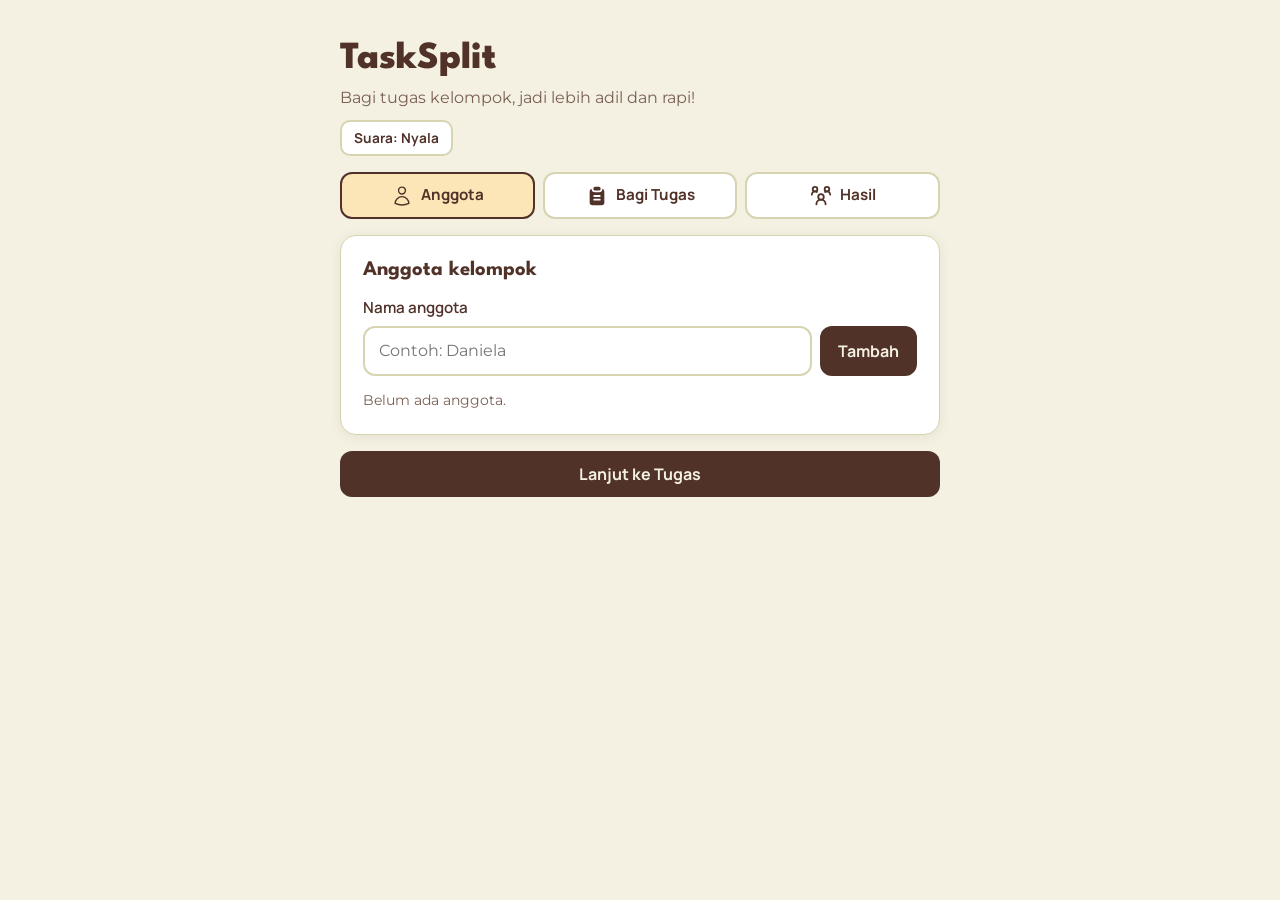
==== proyek/index.html @ feccbd2f "feat(proyek): salin TaskSplit Tugas 4 dan pasang Bootstrap 5.3.3 dari CDN" ====
<!DOCTYPE html>
<html lang="id">
<head>
  <meta charset="UTF-8">
  <meta name="viewport" content="width=device-width, initial-scale=1.0">
  <title>TaskSplit</title>
  <link rel="stylesheet" href="https://cdn.jsdelivr.net/npm/bootstrap@5.3.3/dist/css/bootstrap.min.css">
  <link href="https://fonts.googleapis.com/css2?family=League+Spartan:wght@700;800&family=Manrope:wght@600;700;800&family=Montserrat:wght@400&display=swap" rel="stylesheet">
  <link rel="stylesheet" href="style.css">
</head>
<body>

  <header>
    <h1>TaskSplit</h1>
    <p>Bagi tugas kelompok, jadi lebih adil dan rapi!</p>
    <button type="button" class="tombol-suara" id="tombol-suara" aria-pressed="true">Suara: Nyala</button>
<audio id="bunyi-ting" src="aset/ding_sukses.mp3" preload="auto"></audio>
  </header>

  <!-- [BARU] Menu utama: tombol yang aktif ditandai aria-current="page" -->
  <nav class="menu">

  <button type="button" class="tab" data-pindah="anggota" aria-current="page">
    <svg class="ikon-tab" role="img" aria-label="Ikon anggota" xmlns="http://www.w3.org/2000/svg" viewBox="0 0 24 24">
      <path fill="none" stroke="currentColor" stroke-linecap="round" stroke-linejoin="round" stroke-width="1.5" d="M15.75 6a3.75 3.75 0 1 1-7.5 0a3.75 3.75 0 0 1 7.5 0M4.501 20.118a7.5 7.5 0 0 1 14.998 0A17.9 17.9 0 0 1 12 21.75c-2.676 0-5.216-.584-7.499-1.632"/>
    </svg>
    Anggota
  </button>

  <button type="button" class="tab" data-pindah="tugas">
    <svg class="ikon-tab" role="img" aria-label="Ikon tugas" xmlns="http://www.w3.org/2000/svg" viewBox="0 0 24 24">
      <path fill="currentColor" d="M17.997 4.17A3 3 0 0 1 20 7v12a3 3 0 0 1-3 3H7a3 3 0 0 1-3-3V7a3 3 0 0 1 2.003-2.83A4 4 0 0 0 10 8h4a4 4 0 0 0 3.98-3.597zM15 15H9a1 1 0 0 0 0 2h6a1 1 0 0 0 0-2m0-4H9a1 1 0 0 0 0 2h6a1 1 0 0 0 0-2m-1-9a2 2 0 1 1 0 4h-4a2 2 0 1 1 0-4z"/>
    </svg>
    Bagi Tugas
  </button>

  <button type="button" class="tab" data-pindah="hasil">
    <svg class="ikon-tab" role="img" aria-label="Ikon hasil pembagian" xmlns="http://www.w3.org/2000/svg" viewBox="0 0 24 24">
      <g fill="none" stroke="currentColor" stroke-linecap="round" stroke-linejoin="round" stroke-width="2">
        <path d="M17 21a5 5 0 0 0-10 0m15-10.5a3.5 3.5 0 0 0-5.507-2.868m-8.986 0A3.5 3.5 0 0 0 2 10.5"/>
        <circle cx="12" cy="13" r="3"/>
        <circle cx="18.5" cy="4.5" r="2.5"/>
        <circle cx="5.5" cy="4.5" r="2.5"/>
      </g>
    </svg>
    Hasil
  </button>

</nav>

  <main>

    <div class="tampilan" id="tampilan-anggota">
      <section class="kartu">
        <h2>Anggota kelompok</h2>
        <form id="form-anggota">
          <label for="nama-anggota">Nama anggota</label>
          <div class="baris">
            <input type="text" id="nama-anggota" maxlength="20" placeholder="Contoh: Daniela">
            <button type="submit" class="tombol">Tambah</button>
          </div>
          <p class="error" id="error-anggota"></p>
        </form>
        <div id="daftar-anggota"></div>
      </section>
      <button type="button" class="tombol tombol-besar" data-pindah="tugas">Lanjut ke Tugas</button>
    </div>

    <div class="tampilan" id="tampilan-tugas" hidden>
      <section class="kartu">
        <h2>Tugas baru</h2>
        <form id="form-tugas">
          <label for="nama-tugas">Pembagian tugas</label>
          <input type="text" id="nama-tugas" maxlength="40" placeholder="Contoh: Mencari Materi Untuk Docs">
          <p class="error" id="error-tugas"></p>

          <label for="deadline">Deadline</label>
          <input type="date" id="deadline">
          <p class="error" id="error-deadline"></p>

          <label for="pilih-anggota">Dikerjakan oleh</label>
          <select id="pilih-anggota"></select>
          <p class="info" id="info-anggota"></p>
          <p class="error" id="error-pilih"></p>

          <button type="submit" class="tombol tombol-besar" id="tombol-tugas">Bagikan tugas</button>
        </form>
      </section>
    </div>

    <div class="tampilan" id="tampilan-hasil" hidden>
      <section class="kartu">
        <h2>Hasil pembagian</h2>
        <div id="hasil"></div>
      </section>
    </div>

  </main>
<script src="https://cdn.jsdelivr.net/npm/bootstrap@5.3.3/dist/js/bootstrap.bundle.min.js"></script>
<script src="script.js"></script>
</body>
</html>
---- proyek/style.css ----
:root {
  --font-judul: 'League Spartan', 'Segoe UI', Arial, sans-serif;   
  --font-tebal: 'Manrope', 'Segoe UI', Arial, sans-serif;          
  --font-biasa: 'Montserrat', 'Segoe UI', Arial, sans-serif;       

  --coklat: #513229;
  --krem: #F4F1E2;
  --biru: #D8EBF9;
  --kuning: #FCE6B7;
  --khaki: #D7D4B1;

  --latar: var(--krem);
  --putih: #FFFFFF;
  --teks: var(--coklat);
  --teks-samar: #7A5F55;
  --aksen: var(--coklat);
  --aksen-gelap: #3A241D;
  --garis: var(--khaki);
  --merah: #B3372B;
  --merah-muda: #FBE4E0;
}

* { box-sizing: border-box; }

body {
  margin: 0;
  background: var(--latar);
  color: var(--teks);
  font-family: var(--font-biasa);
  line-height: 1.5;
}

h1, h2, h3 {
  font-family: var(--font-judul);
  font-weight: 700;
}

header {
  max-width: 1000px;
  margin: 0 auto;
  padding: 36px 20px 8px;
}

h1 { margin: 0; font-size: 2.4rem; font-weight: 800; }
header p { margin: 4px 0 0; color: var(--teks-samar); }

main {
  max-width: 1000px;
  margin: 0 auto;
  padding: 16px 20px 48px;
  display: grid;
  gap: 20px;
  align-items: start;
}

@media (min-width: 800px) {
  main { grid-template-columns: 380px 1fr; }
}

.kolom-kiri { display: grid; gap: 20px; }

.kartu {
  background: var(--putih);
  border: 1px solid var(--garis);
  border-radius: 16px;
  padding: 22px;
  box-shadow: 0 2px 12px rgba(81, 50, 41, 0.08);
}

h2 { margin: 0 0 14px; font-size: 1.3rem; }

label {
  display: block;
  margin: 12px 0 6px;
  font-weight: 600;
  font-size: 0.95rem;
}

input, select {
  width: 100%;
  padding: 11px 14px;
  font: inherit;
  color: var(--teks);
  background: var(--putih);
  border: 2px solid var(--garis);
  border-radius: 12px;
}

input:focus, select:focus {
  outline: none;
  border-color: var(--aksen);
  box-shadow: 0 0 0 4px var(--biru);
}

input.salah, select.salah {
  border-color: var(--merah);
  background: var(--merah-muda);
}

.baris { display: flex; gap: 8px; }
.baris input { flex: 1; }

.tombol {
  padding: 11px 18px;
  font: inherit;
  font-weight: 700;
  color: var(--krem);
  background: var(--aksen);
  border: none;
  border-radius: 12px;
  cursor: pointer;
}

.tombol:hover { background: var(--aksen-gelap); }
.tombol:disabled { background: #A38C83; cursor: not-allowed; }
.tombol-besar { width: 100%; margin-top: 16px; }

.error { margin: 6px 0 0; color: var(--merah); font-size: 0.88rem; }
.info { margin: 6px 0 0; color: var(--teks-samar); font-size: 0.88rem; }
.error:empty, .info:empty { display: none; }
.samar { margin: 0; color: var(--teks-samar); font-size: 0.9rem; }

#daftar-anggota { margin-top: 14px; }

.chip {
  display: inline-flex;
  align-items: center;
  gap: 8px;
  margin: 6px 6px 0 0;
  padding: 5px 8px 5px 5px;
  background: var(--latar);
  border-radius: 999px;
}

.avatar {
  display: inline-flex;
  align-items: center;
  justify-content: center;
  width: 28px;
  height: 28px;
  border-radius: 50%;
  color: #fff;
  font-weight: 800;
  font-size: 0.85rem;
}

.hapus-anggota {
  border: none;
  background: none;
  padding: 0 4px;
  font-size: 1.1rem;
  color: var(--teks-samar);
  cursor: pointer;
}

.hapus-anggota:hover { color: var(--merah); }

.grup {
  border: 1px solid var(--garis);
  border-radius: 14px;
  padding: 14px 16px;
  margin-bottom: 12px;
}

.grup-atas {
  display: flex;
  align-items: center;
  gap: 10px;
  margin-bottom: 6px;
}

.grup-atas h3 { flex: 1; margin: 0; font-size: 1.1rem; }

.lencana {
  padding: 2px 10px;
  background: var(--biru);
  color: var(--teks);
  border-radius: 999px;
  font-size: 0.8rem;
  font-weight: 700;
}

.item-tugas {
  display: flex;
  justify-content: space-between;
  align-items: center;
  gap: 10px;
  padding: 10px 0;
  border-top: 1px solid var(--garis);
}

.item-tugas strong { display: block; }
.deadline { font-size: 0.85rem; color: var(--teks-samar); }
.deadline.hari-ini { color: var(--merah); font-weight: 700; }

.tombol-hapus {
  padding: 5px 12px;
  font: inherit;
  font-size: 0.85rem;
  color: var(--merah);
  background: none;
  border: 2px solid var(--merah-muda);
  border-radius: 10px;
  cursor: pointer;
}

.tombol-hapus:hover { background: var(--merah-muda); }

.kosong {
  padding: 36px 16px;
  text-align: center;
  background: var(--kuning);
  border-radius: 14px;
}

.kosong .ikon { font-size: 2.2rem; }
.kosong h3 { margin: 6px 0 4px; font-size: 1.2rem; }
.kosong p { margin: 0; color: var(--teks-samar); }

.memuat {
  display: flex;
  align-items: center;
  justify-content: center;
  gap: 12px;
  padding: 48px 16px;
  font-weight: 700;
  color: var(--teks-samar);
}

.spinner {
  width: 22px;
  height: 22px;
  border: 3px solid var(--garis);
  border-top-color: var(--aksen);
  border-radius: 50%;
  animation: putar 0.8s linear infinite;
}

@keyframes putar { to { transform: rotate(360deg); } }

label,
.tombol,
.lencana,
.avatar,
.item-tugas strong,
.deadline.hari-ini,
.memuat {
  font-family: var(--font-tebal);
}


main,
.kolom-kiri {
  grid-template-columns: minmax(0, 1fr);
}

.baris input { min-width: 0; }

.item-tugas > div { min-width: 0; }
.item-tugas strong { overflow-wrap: anywhere; }
.chip { max-width: 100%; overflow-wrap: anywhere; }

@media (min-width: 800px) {
  main { grid-template-columns: 380px minmax(0, 1fr); }
}


header, .menu, main { max-width: 640px; }

@media (min-width: 800px) {
  main { grid-template-columns: minmax(0, 1fr); }
}

.menu {
  margin: 0 auto;
  padding: 8px 20px 0;
  display: flex;
  gap: 8px;
}

.tab {
  flex: 1;
  min-width: 0;
  display: inline-flex;
  align-items: center;
  justify-content: center;
  gap: 8px;
  padding: 10px 8px;
  font-family: var(--font-tebal);
  font-weight: 700;
  font-size: 0.95rem;
  color: var(--teks);
  background: var(--putih);
  border: 2px solid var(--garis);
  border-radius: 12px;
  cursor: pointer;
}

.tab:hover { background: var(--biru); }
.tab:focus-visible { outline: none; box-shadow: 0 0 0 4px var(--biru); }

.tab[aria-current="page"] {
  background: var(--kuning);
  border-color: var(--aksen);
}

.ikon-tab { width: 22px; height: 22px; flex-shrink: 0; }

.tombol-besar { display: block; }
.kosong .tombol { margin-top: 14px; }

@media (max-width: 480px) {
  .tab { flex-direction: column; gap: 4px; padding: 8px 4px; font-size: 0.82rem; }
}


@media (prefers-reduced-motion: reduce) {
  .spinner { animation: none; }
}
.tombol-suara {
  margin-top: 10px;
  padding: 6px 12px;
  font-family: var(--font-tebal);
  font-size: 0.85rem;
  font-weight: 700;
  color: var(--teks);
  background: var(--putih);
  border: 2px solid var(--garis);
  border-radius: 10px;
  cursor: pointer;
}
.tombol-suara:disabled { opacity: 0.6; cursor: not-allowed; }

h1 { font-size: clamp(1.7rem, 6vw, 2.4rem); }
h2 { font-size: clamp(1.1rem, 4vw, 1.3rem); }

@media (max-width: 480px) {
  header { padding: 24px 16px 4px; }
  header p { font-size: 0.9rem; }
  .menu { padding: 8px 16px 0; gap: 6px; }
  main { padding: 12px 16px 32px; gap: 14px; }
  .kartu { padding: 16px; border-radius: 14px; }
  label { font-size: 0.9rem; }
  input, select { padding: 10px 12px; }   
  .tombol { padding: 10px 14px; }
  .grup { padding: 12px; }
  .kosong { padding: 24px 12px; }
  .memuat { padding: 32px 12px; }
}
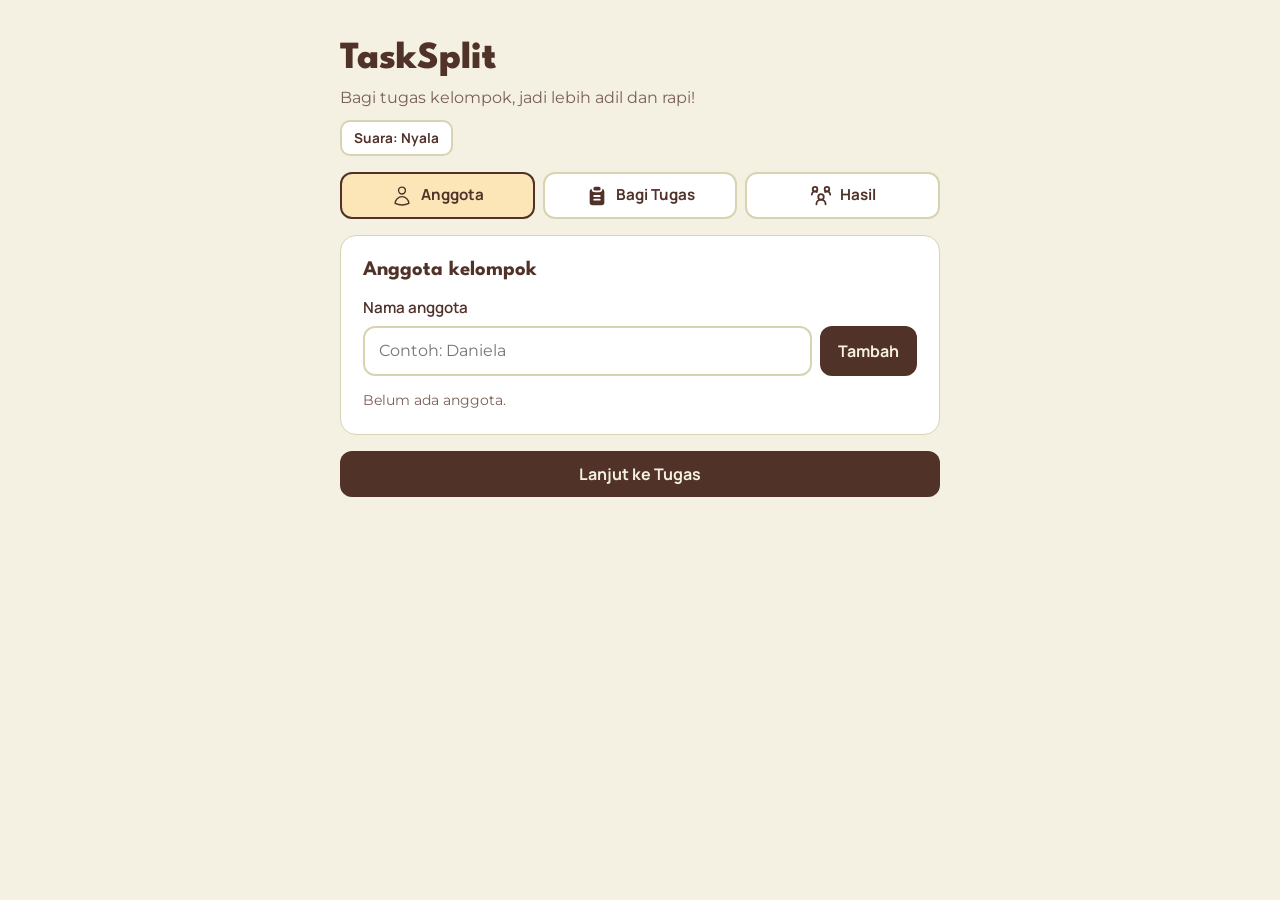
==== commit ea536636: "feat(proyek): pakai komponen Bootstrap (nav-pills, card, spinner, toast), ui-pustaka.js, dan tema le" ====
--- a/proyek/index.html
+++ b/proyek/index.html
@@ -14,89 +14,105 @@
     <h1>TaskSplit</h1>
     <p>Bagi tugas kelompok, jadi lebih adil dan rapi!</p>
     <button type="button" class="tombol-suara" id="tombol-suara" aria-pressed="true">Suara: Nyala</button>
-<audio id="bunyi-ting" src="aset/ding_sukses.mp3" preload="auto"></audio>
+    <audio id="bunyi-ting" src="aset/ding_sukses.mp3" preload="auto"></audio>
   </header>
 
-  <!-- [BARU] Menu utama: tombol yang aktif ditandai aria-current="page" -->
-  <nav class="menu">
+  <!-- Komponen Bootstrap 1: Nav pills (menu utama) -->
+  <nav class="menu nav nav-pills nav-justified" aria-label="Menu utama">
 
-  <button type="button" class="tab" data-pindah="anggota" aria-current="page">
-    <svg class="ikon-tab" role="img" aria-label="Ikon anggota" xmlns="http://www.w3.org/2000/svg" viewBox="0 0 24 24">
-      <path fill="none" stroke="currentColor" stroke-linecap="round" stroke-linejoin="round" stroke-width="1.5" d="M15.75 6a3.75 3.75 0 1 1-7.5 0a3.75 3.75 0 0 1 7.5 0M4.501 20.118a7.5 7.5 0 0 1 14.998 0A17.9 17.9 0 0 1 12 21.75c-2.676 0-5.216-.584-7.499-1.632"/>
-    </svg>
-    Anggota
-  </button>
+    <button type="button" class="nav-link active" data-pindah="anggota" aria-current="page">
+      <svg class="ikon-tab" role="img" aria-label="Ikon anggota" xmlns="http://www.w3.org/2000/svg" viewBox="0 0 24 24">
+        <path fill="none" stroke="currentColor" stroke-linecap="round" stroke-linejoin="round" stroke-width="1.5" d="M15.75 6a3.75 3.75 0 1 1-7.5 0a3.75 3.75 0 0 1 7.5 0M4.501 20.118a7.5 7.5 0 0 1 14.998 0A17.9 17.9 0 0 1 12 21.75c-2.676 0-5.216-.584-7.499-1.632"/>
+      </svg>
+      Anggota
+    </button>
 
-  <button type="button" class="tab" data-pindah="tugas">
-    <svg class="ikon-tab" role="img" aria-label="Ikon tugas" xmlns="http://www.w3.org/2000/svg" viewBox="0 0 24 24">
-      <path fill="currentColor" d="M17.997 4.17A3 3 0 0 1 20 7v12a3 3 0 0 1-3 3H7a3 3 0 0 1-3-3V7a3 3 0 0 1 2.003-2.83A4 4 0 0 0 10 8h4a4 4 0 0 0 3.98-3.597zM15 15H9a1 1 0 0 0 0 2h6a1 1 0 0 0 0-2m0-4H9a1 1 0 0 0 0 2h6a1 1 0 0 0 0-2m-1-9a2 2 0 1 1 0 4h-4a2 2 0 1 1 0-4z"/>
-    </svg>
-    Bagi Tugas
-  </button>
+    <button type="button" class="nav-link" data-pindah="tugas">
+      <svg class="ikon-tab" role="img" aria-label="Ikon tugas" xmlns="http://www.w3.org/2000/svg" viewBox="0 0 24 24">
+        <path fill="currentColor" d="M17.997 4.17A3 3 0 0 1 20 7v12a3 3 0 0 1-3 3H7a3 3 0 0 1-3-3V7a3 3 0 0 1 2.003-2.83A4 4 0 0 0 10 8h4a4 4 0 0 0 3.98-3.597zM15 15H9a1 1 0 0 0 0 2h6a1 1 0 0 0 0-2m0-4H9a1 1 0 0 0 0 2h6a1 1 0 0 0 0-2m-1-9a2 2 0 1 1 0 4h-4a2 2 0 1 1 0-4z"/>
+      </svg>
+      Bagi Tugas
+    </button>
 
-  <button type="button" class="tab" data-pindah="hasil">
-    <svg class="ikon-tab" role="img" aria-label="Ikon hasil pembagian" xmlns="http://www.w3.org/2000/svg" viewBox="0 0 24 24">
-      <g fill="none" stroke="currentColor" stroke-linecap="round" stroke-linejoin="round" stroke-width="2">
-        <path d="M17 21a5 5 0 0 0-10 0m15-10.5a3.5 3.5 0 0 0-5.507-2.868m-8.986 0A3.5 3.5 0 0 0 2 10.5"/>
-        <circle cx="12" cy="13" r="3"/>
-        <circle cx="18.5" cy="4.5" r="2.5"/>
-        <circle cx="5.5" cy="4.5" r="2.5"/>
-      </g>
-    </svg>
-    Hasil
-  </button>
+    <button type="button" class="nav-link" data-pindah="hasil">
+      <svg class="ikon-tab" role="img" aria-label="Ikon hasil pembagian" xmlns="http://www.w3.org/2000/svg" viewBox="0 0 24 24">
+        <g fill="none" stroke="currentColor" stroke-linecap="round" stroke-linejoin="round" stroke-width="2">
+          <path d="M17 21a5 5 0 0 0-10 0m15-10.5a3.5 3.5 0 0 0-5.507-2.868m-8.986 0A3.5 3.5 0 0 0 2 10.5"/>
+          <circle cx="12" cy="13" r="3"/>
+          <circle cx="18.5" cy="4.5" r="2.5"/>
+          <circle cx="5.5" cy="4.5" r="2.5"/>
+        </g>
+      </svg>
+      Hasil
+    </button>
 
-</nav>
+  </nav>
 
   <main>
 
     <div class="tampilan" id="tampilan-anggota">
-      <section class="kartu">
-        <h2>Anggota kelompok</h2>
-        <form id="form-anggota">
-          <label for="nama-anggota">Nama anggota</label>
-          <div class="baris">
-            <input type="text" id="nama-anggota" maxlength="20" placeholder="Contoh: Daniela">
-            <button type="submit" class="tombol">Tambah</button>
-          </div>
-          <p class="error" id="error-anggota"></p>
-        </form>
-        <div id="daftar-anggota"></div>
+      <!-- Komponen Bootstrap 2: Card -->
+      <section class="card">
+        <div class="card-body">
+          <h2>Anggota kelompok</h2>
+          <form id="form-anggota">
+            <label for="nama-anggota">Nama anggota</label>
+            <div class="baris">
+              <input type="text" id="nama-anggota" maxlength="20" placeholder="Contoh: Daniela">
+              <button type="submit" class="tombol">Tambah</button>
+            </div>
+            <p class="error" id="error-anggota"></p>
+          </form>
+          <div id="daftar-anggota"></div>
+        </div>
       </section>
       <button type="button" class="tombol tombol-besar" data-pindah="tugas">Lanjut ke Tugas</button>
     </div>
 
     <div class="tampilan" id="tampilan-tugas" hidden>
-      <section class="kartu">
-        <h2>Tugas baru</h2>
-        <form id="form-tugas">
-          <label for="nama-tugas">Pembagian tugas</label>
-          <input type="text" id="nama-tugas" maxlength="40" placeholder="Contoh: Mencari Materi Untuk Docs">
-          <p class="error" id="error-tugas"></p>
+      <section class="card">
+        <div class="card-body">
+          <h2>Tugas baru</h2>
+          <form id="form-tugas">
+            <label for="nama-tugas">Pembagian tugas</label>
+            <input type="text" id="nama-tugas" maxlength="40" placeholder="Contoh: Mencari Materi Untuk Docs">
+            <p class="error" id="error-tugas"></p>
 
-          <label for="deadline">Deadline</label>
-          <input type="date" id="deadline">
-          <p class="error" id="error-deadline"></p>
+            <label for="deadline">Deadline</label>
+            <input type="date" id="deadline">
+            <p class="error" id="error-deadline"></p>
 
-          <label for="pilih-anggota">Dikerjakan oleh</label>
-          <select id="pilih-anggota"></select>
-          <p class="info" id="info-anggota"></p>
-          <p class="error" id="error-pilih"></p>
+            <label for="pilih-anggota">Dikerjakan oleh</label>
+            <select id="pilih-anggota"></select>
+            <p class="info" id="info-anggota"></p>
+            <p class="error" id="error-pilih"></p>
 
-          <button type="submit" class="tombol tombol-besar" id="tombol-tugas">Bagikan tugas</button>
-        </form>
+            <button type="submit" class="tombol tombol-besar" id="tombol-tugas">Bagikan tugas</button>
+          </form>
+        </div>
       </section>
     </div>
 
     <div class="tampilan" id="tampilan-hasil" hidden>
-      <section class="kartu">
-        <h2>Hasil pembagian</h2>
-        <div id="hasil"></div>
+      <section class="card">
+        <div class="card-body">
+          <h2>Hasil pembagian</h2>
+          <div id="hasil"></div>
+        </div>
       </section>
     </div>
 
   </main>
-<script src="https://cdn.jsdelivr.net/npm/bootstrap@5.3.3/dist/js/bootstrap.bundle.min.js"></script>
-<script src="script.js"></script>
+
+  <!-- Komponen Bootstrap 4: Toast (dipanggil lewat ui-pustaka.js) -->
+  <div class="toast-container position-fixed bottom-0 end-0 p-3">
+    <div id="toast-info" class="toast" role="status" aria-live="polite" aria-atomic="true">
+      <div class="toast-body"></div>
+    </div>
+  </div>
+
+  <script src="https://cdn.jsdelivr.net/npm/bootstrap@5.3.3/dist/js/bootstrap.bundle.min.js"></script>
+  <script src="ui-pustaka.js"></script>
+  <script src="script.js"></script>
 </body>
 </html>
--- a/proyek/style.css
+++ b/proyek/style.css
@@ -346,4 +346,74 @@
   .grup { padding: 12px; }
   .kosong { padding: 24px 12px; }
   .memuat { padding: 32px 12px; }
+}
+/* ===== TEMA BOOTSTRAP LEWAT VARIABEL CSS ===== */
+
+/* Warna dasar Bootstrap diganti jadi warna TaskSplit */
+:root {
+  --bs-body-bg: var(--krem);
+  --bs-body-color: var(--coklat);
+  --bs-body-font-family: var(--font-biasa);
+  --bs-border-color: var(--khaki);
+  --bs-focus-ring-color: var(--biru);
+}
+
+/* Komponen: Nav pills (menu) */
+.nav-pills {
+  --bs-nav-link-color: var(--coklat);
+  --bs-nav-link-hover-color: var(--coklat);
+  --bs-nav-link-padding-x: 8px;
+  --bs-nav-link-padding-y: 10px;
+  --bs-nav-pills-border-radius: 12px;
+  --bs-nav-pills-link-active-color: var(--coklat);
+  --bs-nav-pills-link-active-bg: var(--kuning);
+}
+
+.nav-pills .nav-link {
+  display: flex;
+  align-items: center;
+  justify-content: center;
+  gap: 8px;
+  font-family: var(--font-tebal);
+  font-weight: 700;
+  font-size: 0.95rem;
+  background: var(--putih);
+  border: 2px solid var(--garis);
+}
+
+.nav-pills .nav-link:not(.active):hover { background: var(--biru); }
+.nav-pills .nav-link.active { border-color: var(--aksen); }
+
+/* Komponen: Card */
+.card {
+  --bs-card-bg: var(--putih);
+  --bs-card-border-color: var(--garis);
+  --bs-card-border-radius: 16px;
+  --bs-card-spacer-x: 22px;
+  --bs-card-spacer-y: 22px;
+  --bs-card-box-shadow: 0 2px 12px rgba(81, 50, 41, 0.08);
+}
+
+/* Komponen: Toast */
+.toast {
+  --bs-toast-bg: var(--coklat);
+  --bs-toast-color: var(--krem);
+  --bs-toast-border-color: var(--aksen-gelap);
+  --bs-toast-border-radius: 12px;
+  --bs-toast-font-size: 0.95rem;
+}
+
+/* Layar HP */
+@media (max-width: 480px) {
+  .nav-pills .nav-link {
+    flex-direction: column;
+    gap: 4px;
+    padding: 8px 4px;
+    font-size: 0.82rem;
+  }
+  .card {
+    --bs-card-border-radius: 14px;
+    --bs-card-spacer-x: 16px;
+    --bs-card-spacer-y: 16px;
+  }
 }
